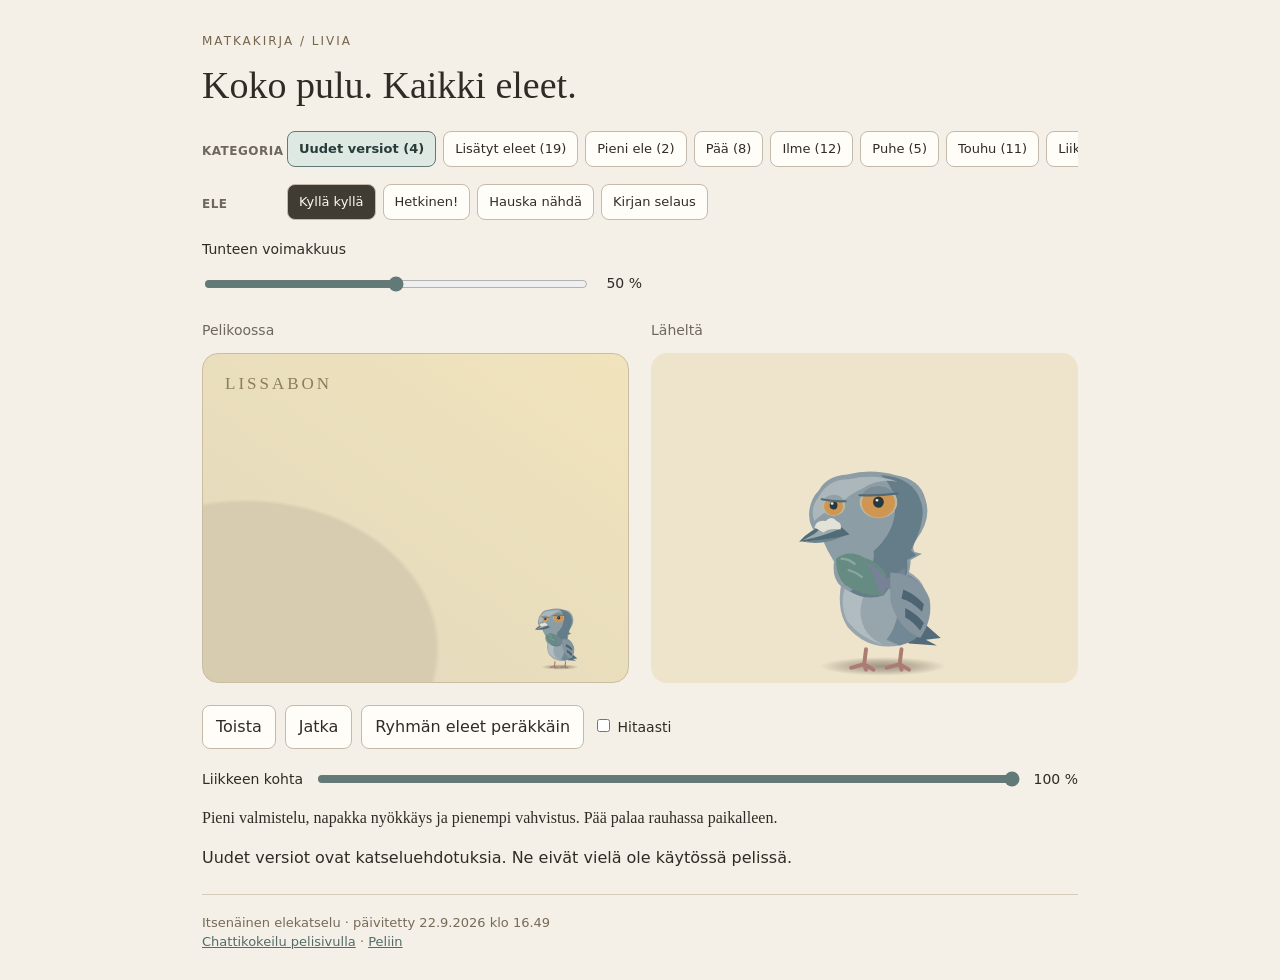
==== docs/index.html @ 19b587f8 "Julkaise Pulun itsenainen elekatselu" ====
<!doctype html><html lang="fi"><head><base href="./versiot/b3ed99b3667e-7a2436f3/docs/"><meta charset="utf-8"><meta name="robots" content="noindex,nofollow"><meta name="viewport" content="width=device-width,initial-scale=1"><meta name="color-scheme" content="light"><title>Pulun eleet — katselu</title><link rel="icon" href="data:,"><link rel="stylesheet" href="livia-svg.css"></head><body><main>
<header><span>MATKAKIRJA / LIVIA</span><h1>Koko pulu. Kaikki eleet.</h1></header>
<section class="gesture-browser" aria-label="Eleiden valinta"><div class="gesture-row"><span>Kategoria</span><div id="gesture-categories" class="gesture-categories" role="group" aria-label="Elekategoriat"></div></div><div class="gesture-row"><span>Ele</span><div id="gesture-options" class="gesture-options" role="group" aria-label="Valitun kategorian eleet"></div></div></section>
<div class="selection"><label>Tunteen voimakkuus <span class="slider"><input id="strength" type="range" min="0" max="100" value="50"><output id="strength-label">50 %</output></span></label></div>
<div class="views"><section><h2>Pelikoossa</h2><div class="screen"><span class="place">Lissabon</span><div id="actual"></div></div></section><section><h2>Läheltä</h2><div class="zoom" id="zoom"></div></section></div>
<div class="controls"><button id="play">Toista</button><button id="pause">Pysäytä</button><button id="all" aria-pressed="false">Ryhmän eleet peräkkäin</button><label><input id="slow" type="checkbox"> Hitaasti</label></div>
<label class="timeline">Liikkeen kohta <input id="position" type="range" min="0" max="1000" value="0"><output id="progress">0 %</output></label>
<p id="description" aria-live="polite"></p><p id="reduced" hidden>Vähennetty liike on käytössä. Asentoja voi katsoa liukusäätimestä.</p>
<p id="preview-note">Uudet versiot ovat katseluehdotuksia. Ne eivät vielä ole käytössä pelissä.</p>
<footer><span>Itsenäinen elekatselu · päivitetty 22.9.2026 klo 16.49</span><br><a href="https://matkakirja.app/docs/livia-chat.html">Chattikokeilu pelisivulla</a> · <a href="https://matkakirja.app/">Peliin</a></footer>
</main><script type="module" src="livia-svg-demo.mjs"></script></body></html>
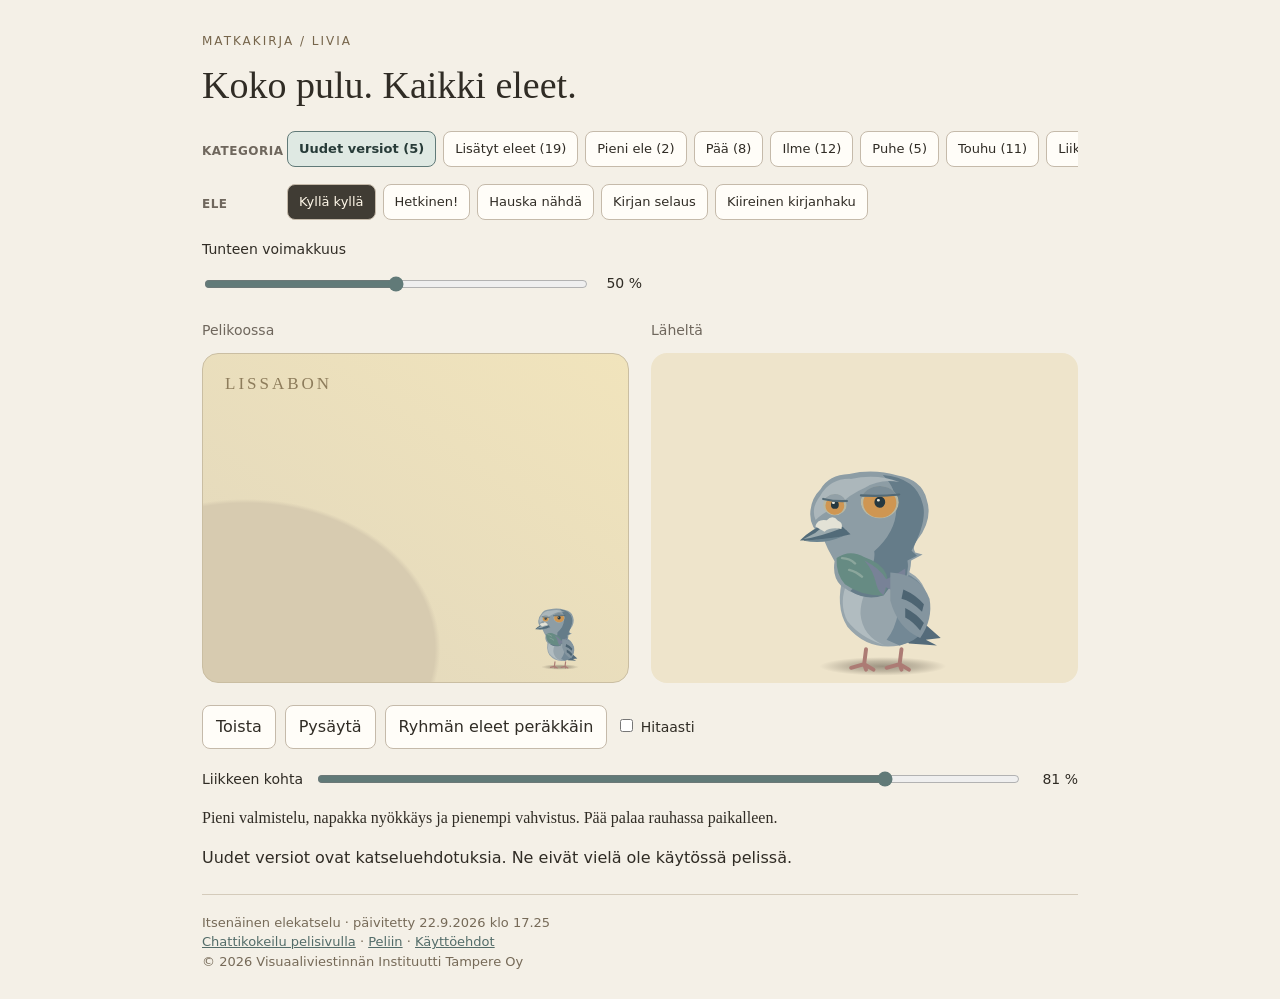
==== commit 7e05c98e: "Julkaise kirjan luontevampi otteenvaihto" ====
--- a/docs/index.html
+++ b/docs/index.html
@@ -1,4 +1,4 @@
-<!doctype html><html lang="fi"><head><base href="./versiot/b3ed99b3667e-7a2436f3/docs/"><meta charset="utf-8"><meta name="robots" content="noindex,nofollow"><meta name="viewport" content="width=device-width,initial-scale=1"><meta name="color-scheme" content="light"><title>Pulun eleet — katselu</title><link rel="icon" href="data:,"><link rel="stylesheet" href="livia-svg.css"></head><body><main>
+<!doctype html><html lang="fi"><head><base href="./versiot/8782757eb0f1-8881d4e8/docs/"><meta charset="utf-8"><meta name="robots" content="noindex,nofollow"><meta name="viewport" content="width=device-width,initial-scale=1"><meta name="color-scheme" content="light"><title>Pulun eleet — katselu</title><link rel="icon" href="data:,"><link rel="stylesheet" href="livia-svg.css"></head><body><main>
 <header><span>MATKAKIRJA / LIVIA</span><h1>Koko pulu. Kaikki eleet.</h1></header>
 <section class="gesture-browser" aria-label="Eleiden valinta"><div class="gesture-row"><span>Kategoria</span><div id="gesture-categories" class="gesture-categories" role="group" aria-label="Elekategoriat"></div></div><div class="gesture-row"><span>Ele</span><div id="gesture-options" class="gesture-options" role="group" aria-label="Valitun kategorian eleet"></div></div></section>
 <div class="selection"><label>Tunteen voimakkuus <span class="slider"><input id="strength" type="range" min="0" max="100" value="50"><output id="strength-label">50 %</output></span></label></div>
@@ -7,5 +7,5 @@
 <label class="timeline">Liikkeen kohta <input id="position" type="range" min="0" max="1000" value="0"><output id="progress">0 %</output></label>
 <p id="description" aria-live="polite"></p><p id="reduced" hidden>Vähennetty liike on käytössä. Asentoja voi katsoa liukusäätimestä.</p>
 <p id="preview-note">Uudet versiot ovat katseluehdotuksia. Ne eivät vielä ole käytössä pelissä.</p>
-<footer><span>Itsenäinen elekatselu · päivitetty 22.9.2026 klo 16.49</span><br><a href="https://matkakirja.app/docs/livia-chat.html">Chattikokeilu pelisivulla</a> · <a href="https://matkakirja.app/">Peliin</a></footer>
+<footer><span>Itsenäinen elekatselu · päivitetty 22.9.2026 klo 17.25</span><br><a href="https://matkakirja.app/docs/livia-chat.html">Chattikokeilu pelisivulla</a> · <a href="https://matkakirja.app/">Peliin</a> · <a href="../LICENSE">Käyttöehdot</a><br>© 2026 Visuaaliviestinnän Instituutti Tampere Oy</footer>
 </main><script type="module" src="livia-svg-demo.mjs"></script></body></html>
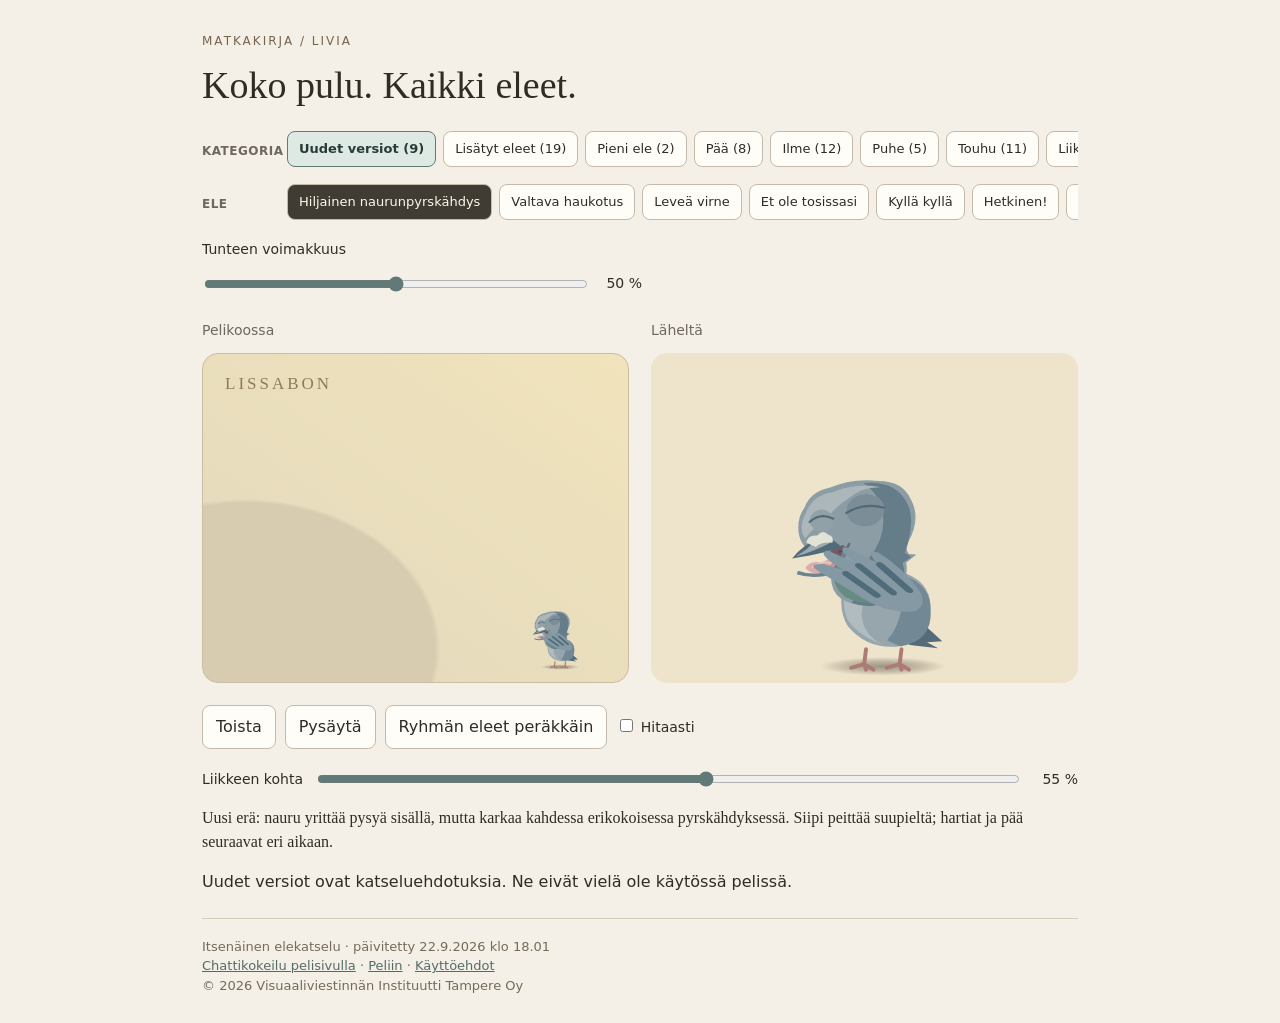
==== commit 30c0ac4f: "Julkaise toinen neljan suueleen katseluerä" ====
--- a/docs/index.html
+++ b/docs/index.html
@@ -1,4 +1,4 @@
-<!doctype html><html lang="fi"><head><base href="./versiot/8782757eb0f1-8881d4e8/docs/"><meta charset="utf-8"><meta name="robots" content="noindex,nofollow"><meta name="viewport" content="width=device-width,initial-scale=1"><meta name="color-scheme" content="light"><title>Pulun eleet — katselu</title><link rel="icon" href="data:,"><link rel="stylesheet" href="livia-svg.css"></head><body><main>
+<!doctype html><html lang="fi"><head><base href="./versiot/f5d6220999e2-14e11ab4/docs/"><meta charset="utf-8"><meta name="robots" content="noindex,nofollow"><meta name="viewport" content="width=device-width,initial-scale=1"><meta name="color-scheme" content="light"><title>Pulun eleet — katselu</title><link rel="icon" href="data:,"><link rel="stylesheet" href="livia-svg.css"></head><body><main>
 <header><span>MATKAKIRJA / LIVIA</span><h1>Koko pulu. Kaikki eleet.</h1></header>
 <section class="gesture-browser" aria-label="Eleiden valinta"><div class="gesture-row"><span>Kategoria</span><div id="gesture-categories" class="gesture-categories" role="group" aria-label="Elekategoriat"></div></div><div class="gesture-row"><span>Ele</span><div id="gesture-options" class="gesture-options" role="group" aria-label="Valitun kategorian eleet"></div></div></section>
 <div class="selection"><label>Tunteen voimakkuus <span class="slider"><input id="strength" type="range" min="0" max="100" value="50"><output id="strength-label">50 %</output></span></label></div>
@@ -7,5 +7,5 @@
 <label class="timeline">Liikkeen kohta <input id="position" type="range" min="0" max="1000" value="0"><output id="progress">0 %</output></label>
 <p id="description" aria-live="polite"></p><p id="reduced" hidden>Vähennetty liike on käytössä. Asentoja voi katsoa liukusäätimestä.</p>
 <p id="preview-note">Uudet versiot ovat katseluehdotuksia. Ne eivät vielä ole käytössä pelissä.</p>
-<footer><span>Itsenäinen elekatselu · päivitetty 22.9.2026 klo 17.25</span><br><a href="https://matkakirja.app/docs/livia-chat.html">Chattikokeilu pelisivulla</a> · <a href="https://matkakirja.app/">Peliin</a> · <a href="../LICENSE">Käyttöehdot</a><br>© 2026 Visuaaliviestinnän Instituutti Tampere Oy</footer>
+<footer><span>Itsenäinen elekatselu · päivitetty 22.9.2026 klo 18.01</span><br><a href="https://matkakirja.app/docs/livia-chat.html">Chattikokeilu pelisivulla</a> · <a href="https://matkakirja.app/">Peliin</a> · <a href="../LICENSE">Käyttöehdot</a><br>© 2026 Visuaaliviestinnän Instituutti Tampere Oy</footer>
 </main><script type="module" src="livia-svg-demo.mjs"></script></body></html>
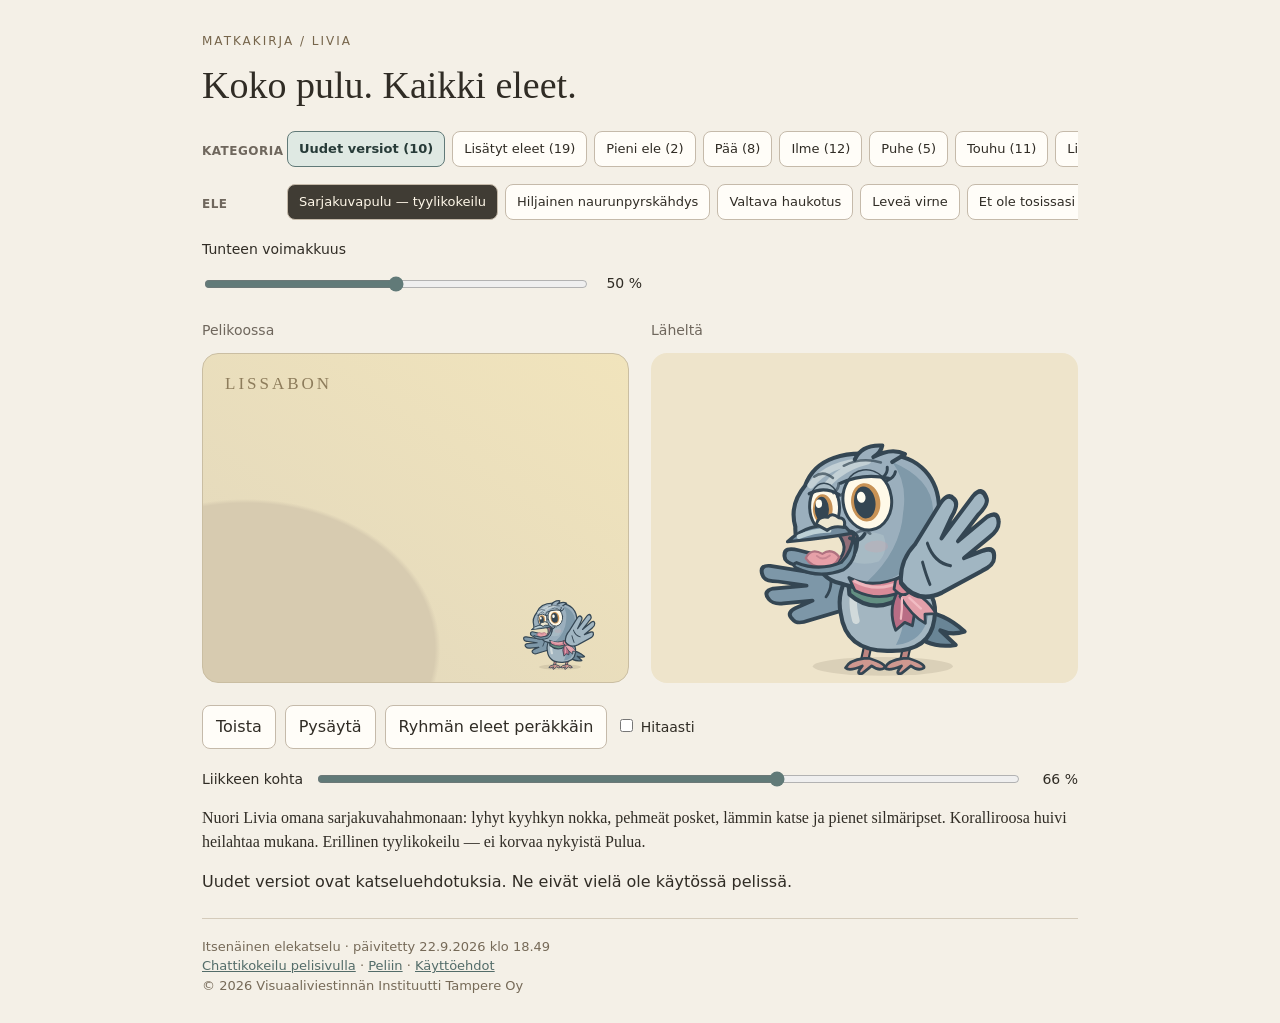
==== commit 1b406d98: "Julkaise pehmeampi Livian kyyhkyhahmo" ====
--- a/docs/index.html
+++ b/docs/index.html
@@ -1,4 +1,4 @@
-<!doctype html><html lang="fi"><head><base href="./versiot/f5d6220999e2-14e11ab4/docs/"><meta charset="utf-8"><meta name="robots" content="noindex,nofollow"><meta name="viewport" content="width=device-width,initial-scale=1"><meta name="color-scheme" content="light"><title>Pulun eleet — katselu</title><link rel="icon" href="data:,"><link rel="stylesheet" href="livia-svg.css"></head><body><main>
+<!doctype html><html lang="fi"><head><base href="./versiot/0228e45468b3-01b5ed2e/docs/"><meta charset="utf-8"><meta name="robots" content="noindex,nofollow"><meta name="viewport" content="width=device-width,initial-scale=1"><meta name="color-scheme" content="light"><title>Pulun eleet — katselu</title><link rel="icon" href="data:,"><link rel="stylesheet" href="livia-svg.css"></head><body><main>
 <header><span>MATKAKIRJA / LIVIA</span><h1>Koko pulu. Kaikki eleet.</h1></header>
 <section class="gesture-browser" aria-label="Eleiden valinta"><div class="gesture-row"><span>Kategoria</span><div id="gesture-categories" class="gesture-categories" role="group" aria-label="Elekategoriat"></div></div><div class="gesture-row"><span>Ele</span><div id="gesture-options" class="gesture-options" role="group" aria-label="Valitun kategorian eleet"></div></div></section>
 <div class="selection"><label>Tunteen voimakkuus <span class="slider"><input id="strength" type="range" min="0" max="100" value="50"><output id="strength-label">50 %</output></span></label></div>
@@ -7,5 +7,5 @@
 <label class="timeline">Liikkeen kohta <input id="position" type="range" min="0" max="1000" value="0"><output id="progress">0 %</output></label>
 <p id="description" aria-live="polite"></p><p id="reduced" hidden>Vähennetty liike on käytössä. Asentoja voi katsoa liukusäätimestä.</p>
 <p id="preview-note">Uudet versiot ovat katseluehdotuksia. Ne eivät vielä ole käytössä pelissä.</p>
-<footer><span>Itsenäinen elekatselu · päivitetty 22.9.2026 klo 18.01</span><br><a href="https://matkakirja.app/docs/livia-chat.html">Chattikokeilu pelisivulla</a> · <a href="https://matkakirja.app/">Peliin</a> · <a href="../LICENSE">Käyttöehdot</a><br>© 2026 Visuaaliviestinnän Instituutti Tampere Oy</footer>
+<footer><span>Itsenäinen elekatselu · päivitetty 22.9.2026 klo 18.49</span><br><a href="https://matkakirja.app/docs/livia-chat.html">Chattikokeilu pelisivulla</a> · <a href="https://matkakirja.app/">Peliin</a> · <a href="../LICENSE">Käyttöehdot</a><br>© 2026 Visuaaliviestinnän Instituutti Tampere Oy</footer>
 </main><script type="module" src="livia-svg-demo.mjs"></script></body></html>
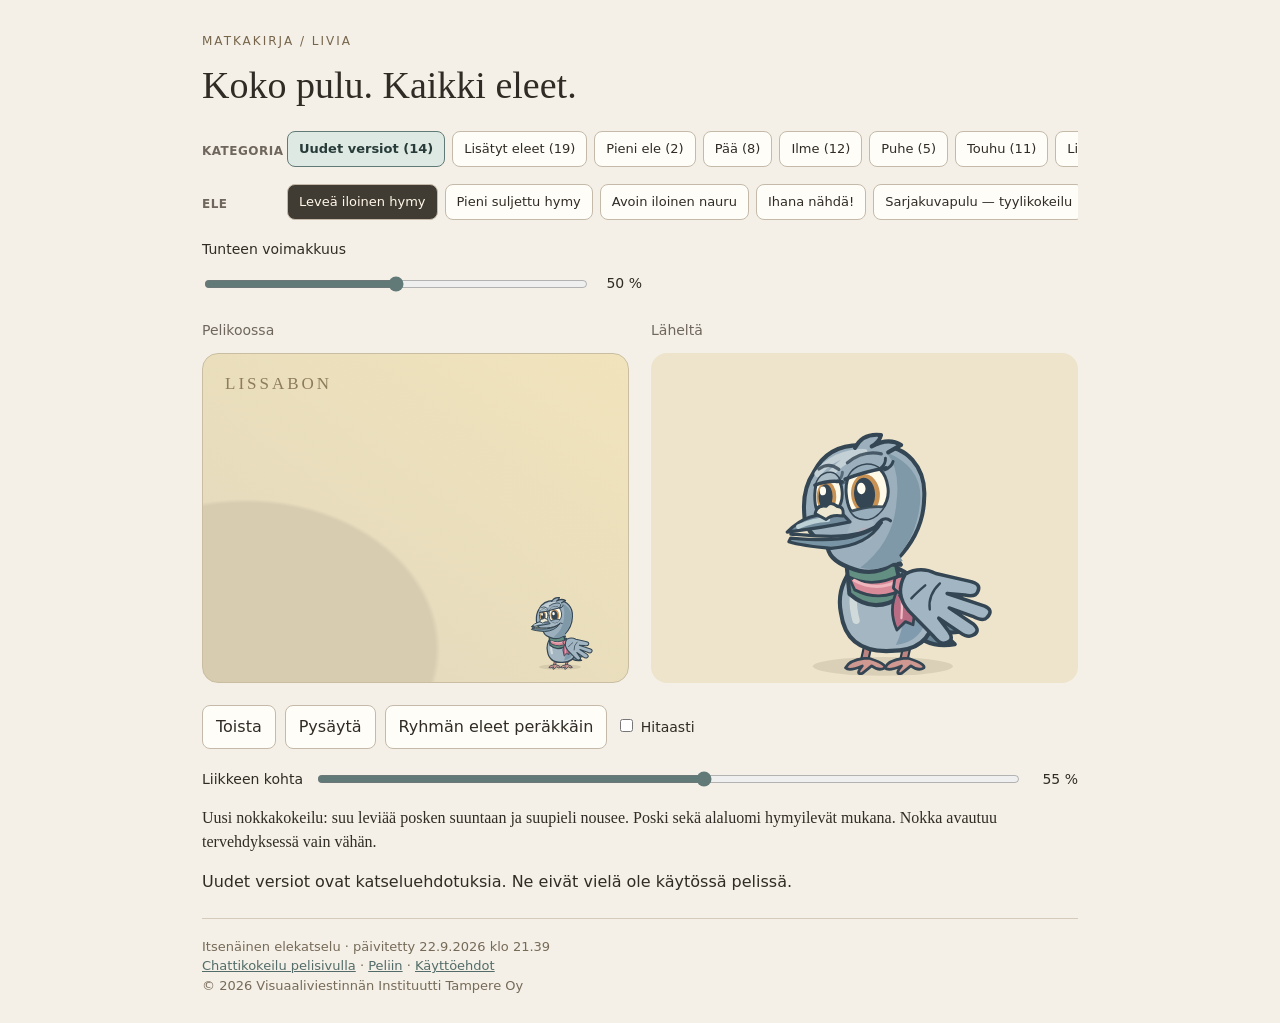
==== commit d71eb23d: "Julkaise Livian kolme hymykokeilua" ====
--- a/docs/index.html
+++ b/docs/index.html
@@ -1,4 +1,4 @@
-<!doctype html><html lang="fi"><head><base href="./versiot/0228e45468b3-01b5ed2e/docs/"><meta charset="utf-8"><meta name="robots" content="noindex,nofollow"><meta name="viewport" content="width=device-width,initial-scale=1"><meta name="color-scheme" content="light"><title>Pulun eleet — katselu</title><link rel="icon" href="data:,"><link rel="stylesheet" href="livia-svg.css"></head><body><main>
+<!doctype html><html lang="fi"><head><base href="./versiot/74d65b31c141-e4243b73/docs/"><meta charset="utf-8"><meta name="robots" content="noindex,nofollow"><meta name="viewport" content="width=device-width,initial-scale=1"><meta name="color-scheme" content="light"><title>Pulun eleet — katselu</title><link rel="icon" href="data:,"><link rel="stylesheet" href="livia-svg.css"></head><body><main>
 <header><span>MATKAKIRJA / LIVIA</span><h1>Koko pulu. Kaikki eleet.</h1></header>
 <section class="gesture-browser" aria-label="Eleiden valinta"><div class="gesture-row"><span>Kategoria</span><div id="gesture-categories" class="gesture-categories" role="group" aria-label="Elekategoriat"></div></div><div class="gesture-row"><span>Ele</span><div id="gesture-options" class="gesture-options" role="group" aria-label="Valitun kategorian eleet"></div></div></section>
 <div class="selection"><label>Tunteen voimakkuus <span class="slider"><input id="strength" type="range" min="0" max="100" value="50"><output id="strength-label">50 %</output></span></label></div>
@@ -7,5 +7,5 @@
 <label class="timeline">Liikkeen kohta <input id="position" type="range" min="0" max="1000" value="0"><output id="progress">0 %</output></label>
 <p id="description" aria-live="polite"></p><p id="reduced" hidden>Vähennetty liike on käytössä. Asentoja voi katsoa liukusäätimestä.</p>
 <p id="preview-note">Uudet versiot ovat katseluehdotuksia. Ne eivät vielä ole käytössä pelissä.</p>
-<footer><span>Itsenäinen elekatselu · päivitetty 22.9.2026 klo 18.49</span><br><a href="https://matkakirja.app/docs/livia-chat.html">Chattikokeilu pelisivulla</a> · <a href="https://matkakirja.app/">Peliin</a> · <a href="../LICENSE">Käyttöehdot</a><br>© 2026 Visuaaliviestinnän Instituutti Tampere Oy</footer>
+<footer><span>Itsenäinen elekatselu · päivitetty 22.9.2026 klo 21.39</span><br><a href="https://matkakirja.app/docs/livia-chat.html">Chattikokeilu pelisivulla</a> · <a href="https://matkakirja.app/">Peliin</a> · <a href="../LICENSE">Käyttöehdot</a><br>© 2026 Visuaaliviestinnän Instituutti Tampere Oy</footer>
 </main><script type="module" src="livia-svg-demo.mjs"></script></body></html>
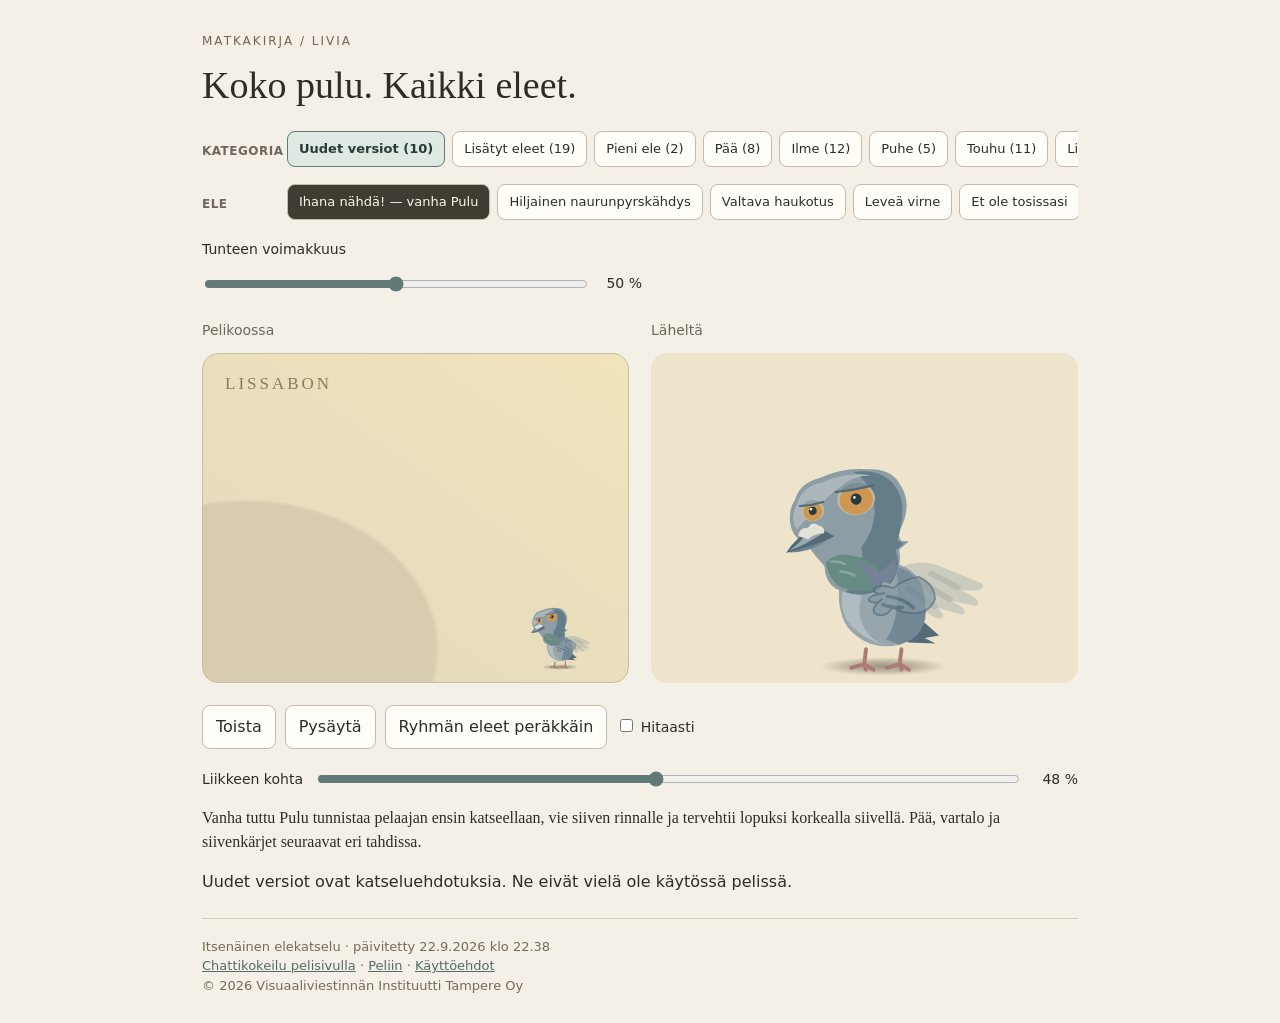
==== commit d667bdee: "Paivita vanhan Pulun elekatselu" ====
--- a/docs/index.html
+++ b/docs/index.html
@@ -1,4 +1,4 @@
-<!doctype html><html lang="fi"><head><base href="./versiot/74d65b31c141-e4243b73/docs/"><meta charset="utf-8"><meta name="robots" content="noindex,nofollow"><meta name="viewport" content="width=device-width,initial-scale=1"><meta name="color-scheme" content="light"><title>Pulun eleet — katselu</title><link rel="icon" href="data:,"><link rel="stylesheet" href="livia-svg.css"></head><body><main>
+<!doctype html><html lang="fi"><head><base href="./versiot/02c072023cf9-71a269ec/docs/"><meta charset="utf-8"><meta name="robots" content="noindex,nofollow"><meta name="viewport" content="width=device-width,initial-scale=1"><meta name="color-scheme" content="light"><title>Pulun eleet — katselu</title><link rel="icon" href="data:,"><link rel="stylesheet" href="livia-svg.css"></head><body><main>
 <header><span>MATKAKIRJA / LIVIA</span><h1>Koko pulu. Kaikki eleet.</h1></header>
 <section class="gesture-browser" aria-label="Eleiden valinta"><div class="gesture-row"><span>Kategoria</span><div id="gesture-categories" class="gesture-categories" role="group" aria-label="Elekategoriat"></div></div><div class="gesture-row"><span>Ele</span><div id="gesture-options" class="gesture-options" role="group" aria-label="Valitun kategorian eleet"></div></div></section>
 <div class="selection"><label>Tunteen voimakkuus <span class="slider"><input id="strength" type="range" min="0" max="100" value="50"><output id="strength-label">50 %</output></span></label></div>
@@ -7,5 +7,5 @@
 <label class="timeline">Liikkeen kohta <input id="position" type="range" min="0" max="1000" value="0"><output id="progress">0 %</output></label>
 <p id="description" aria-live="polite"></p><p id="reduced" hidden>Vähennetty liike on käytössä. Asentoja voi katsoa liukusäätimestä.</p>
 <p id="preview-note">Uudet versiot ovat katseluehdotuksia. Ne eivät vielä ole käytössä pelissä.</p>
-<footer><span>Itsenäinen elekatselu · päivitetty 22.9.2026 klo 21.39</span><br><a href="https://matkakirja.app/docs/livia-chat.html">Chattikokeilu pelisivulla</a> · <a href="https://matkakirja.app/">Peliin</a> · <a href="../LICENSE">Käyttöehdot</a><br>© 2026 Visuaaliviestinnän Instituutti Tampere Oy</footer>
+<footer><span>Itsenäinen elekatselu · päivitetty 22.9.2026 klo 22.38</span><br><a href="https://matkakirja.app/docs/livia-chat.html">Chattikokeilu pelisivulla</a> · <a href="https://matkakirja.app/">Peliin</a> · <a href="../LICENSE">Käyttöehdot</a><br>© 2026 Visuaaliviestinnän Instituutti Tampere Oy</footer>
 </main><script type="module" src="livia-svg-demo.mjs"></script></body></html>
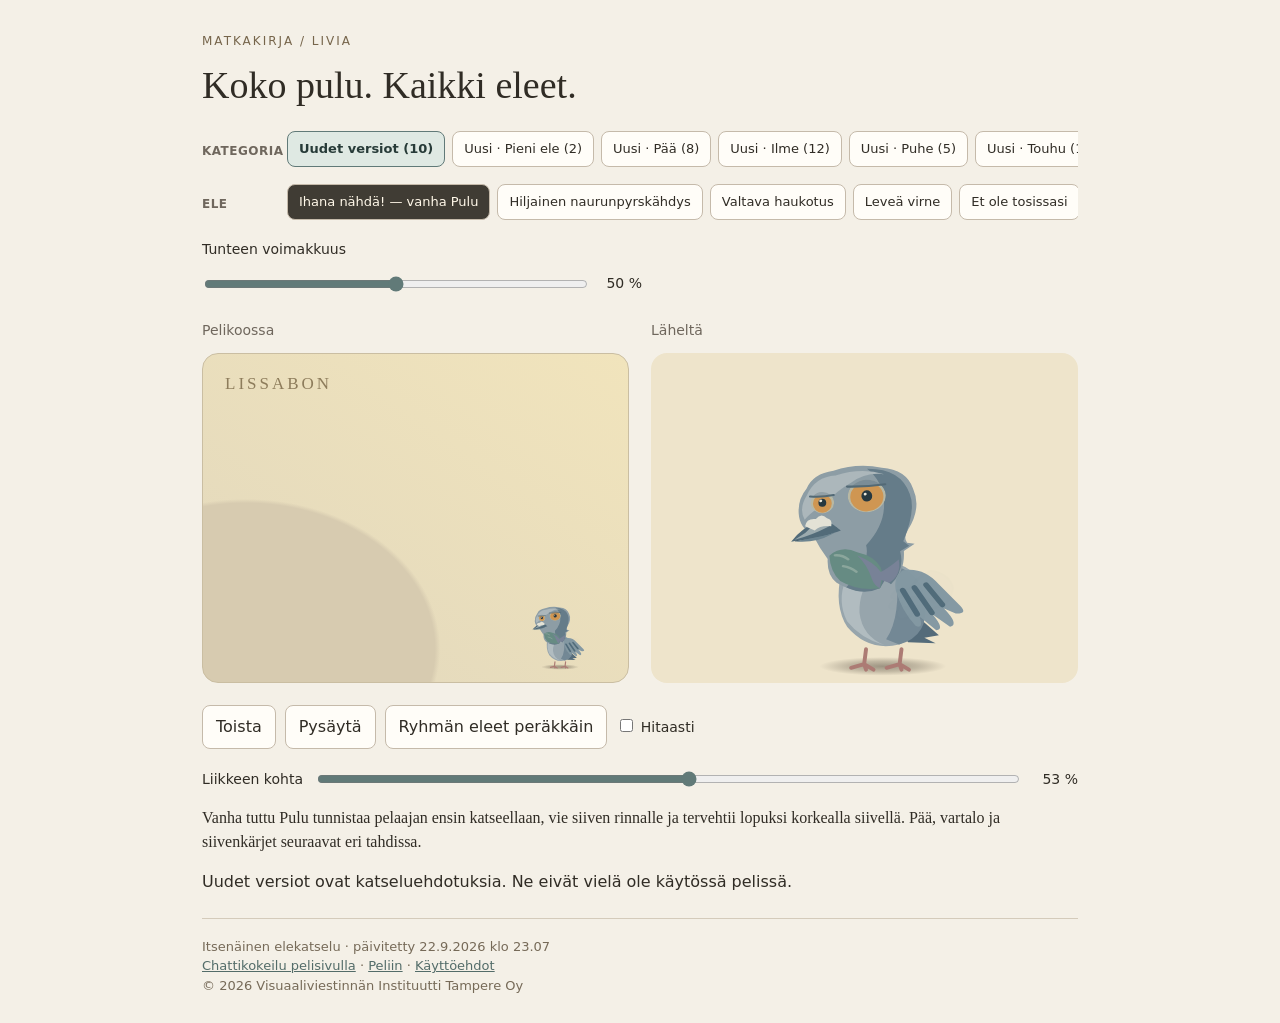
==== commit 259ebadf: "Julkaise Pulun kaikkien eleiden uudet versiot" ====
--- a/docs/index.html
+++ b/docs/index.html
@@ -1,4 +1,4 @@
-<!doctype html><html lang="fi"><head><base href="./versiot/02c072023cf9-71a269ec/docs/"><meta charset="utf-8"><meta name="robots" content="noindex,nofollow"><meta name="viewport" content="width=device-width,initial-scale=1"><meta name="color-scheme" content="light"><title>Pulun eleet — katselu</title><link rel="icon" href="data:,"><link rel="stylesheet" href="livia-svg.css"></head><body><main>
+<!doctype html><html lang="fi"><head><base href="./versiot/26641aade7e2-842b9be8/docs/"><meta charset="utf-8"><meta name="robots" content="noindex,nofollow"><meta name="viewport" content="width=device-width,initial-scale=1"><meta name="color-scheme" content="light"><title>Pulun eleet — katselu</title><link rel="icon" href="data:,"><link rel="stylesheet" href="livia-svg.css"></head><body><main>
 <header><span>MATKAKIRJA / LIVIA</span><h1>Koko pulu. Kaikki eleet.</h1></header>
 <section class="gesture-browser" aria-label="Eleiden valinta"><div class="gesture-row"><span>Kategoria</span><div id="gesture-categories" class="gesture-categories" role="group" aria-label="Elekategoriat"></div></div><div class="gesture-row"><span>Ele</span><div id="gesture-options" class="gesture-options" role="group" aria-label="Valitun kategorian eleet"></div></div></section>
 <div class="selection"><label>Tunteen voimakkuus <span class="slider"><input id="strength" type="range" min="0" max="100" value="50"><output id="strength-label">50 %</output></span></label></div>
@@ -7,5 +7,5 @@
 <label class="timeline">Liikkeen kohta <input id="position" type="range" min="0" max="1000" value="0"><output id="progress">0 %</output></label>
 <p id="description" aria-live="polite"></p><p id="reduced" hidden>Vähennetty liike on käytössä. Asentoja voi katsoa liukusäätimestä.</p>
 <p id="preview-note">Uudet versiot ovat katseluehdotuksia. Ne eivät vielä ole käytössä pelissä.</p>
-<footer><span>Itsenäinen elekatselu · päivitetty 22.9.2026 klo 22.38</span><br><a href="https://matkakirja.app/docs/livia-chat.html">Chattikokeilu pelisivulla</a> · <a href="https://matkakirja.app/">Peliin</a> · <a href="../LICENSE">Käyttöehdot</a><br>© 2026 Visuaaliviestinnän Instituutti Tampere Oy</footer>
+<footer><span>Itsenäinen elekatselu · päivitetty 22.9.2026 klo 23.07</span><br><a href="https://matkakirja.app/docs/livia-chat.html">Chattikokeilu pelisivulla</a> · <a href="https://matkakirja.app/">Peliin</a> · <a href="../LICENSE">Käyttöehdot</a><br>© 2026 Visuaaliviestinnän Instituutti Tampere Oy</footer>
 </main><script type="module" src="livia-svg-demo.mjs"></script></body></html>
